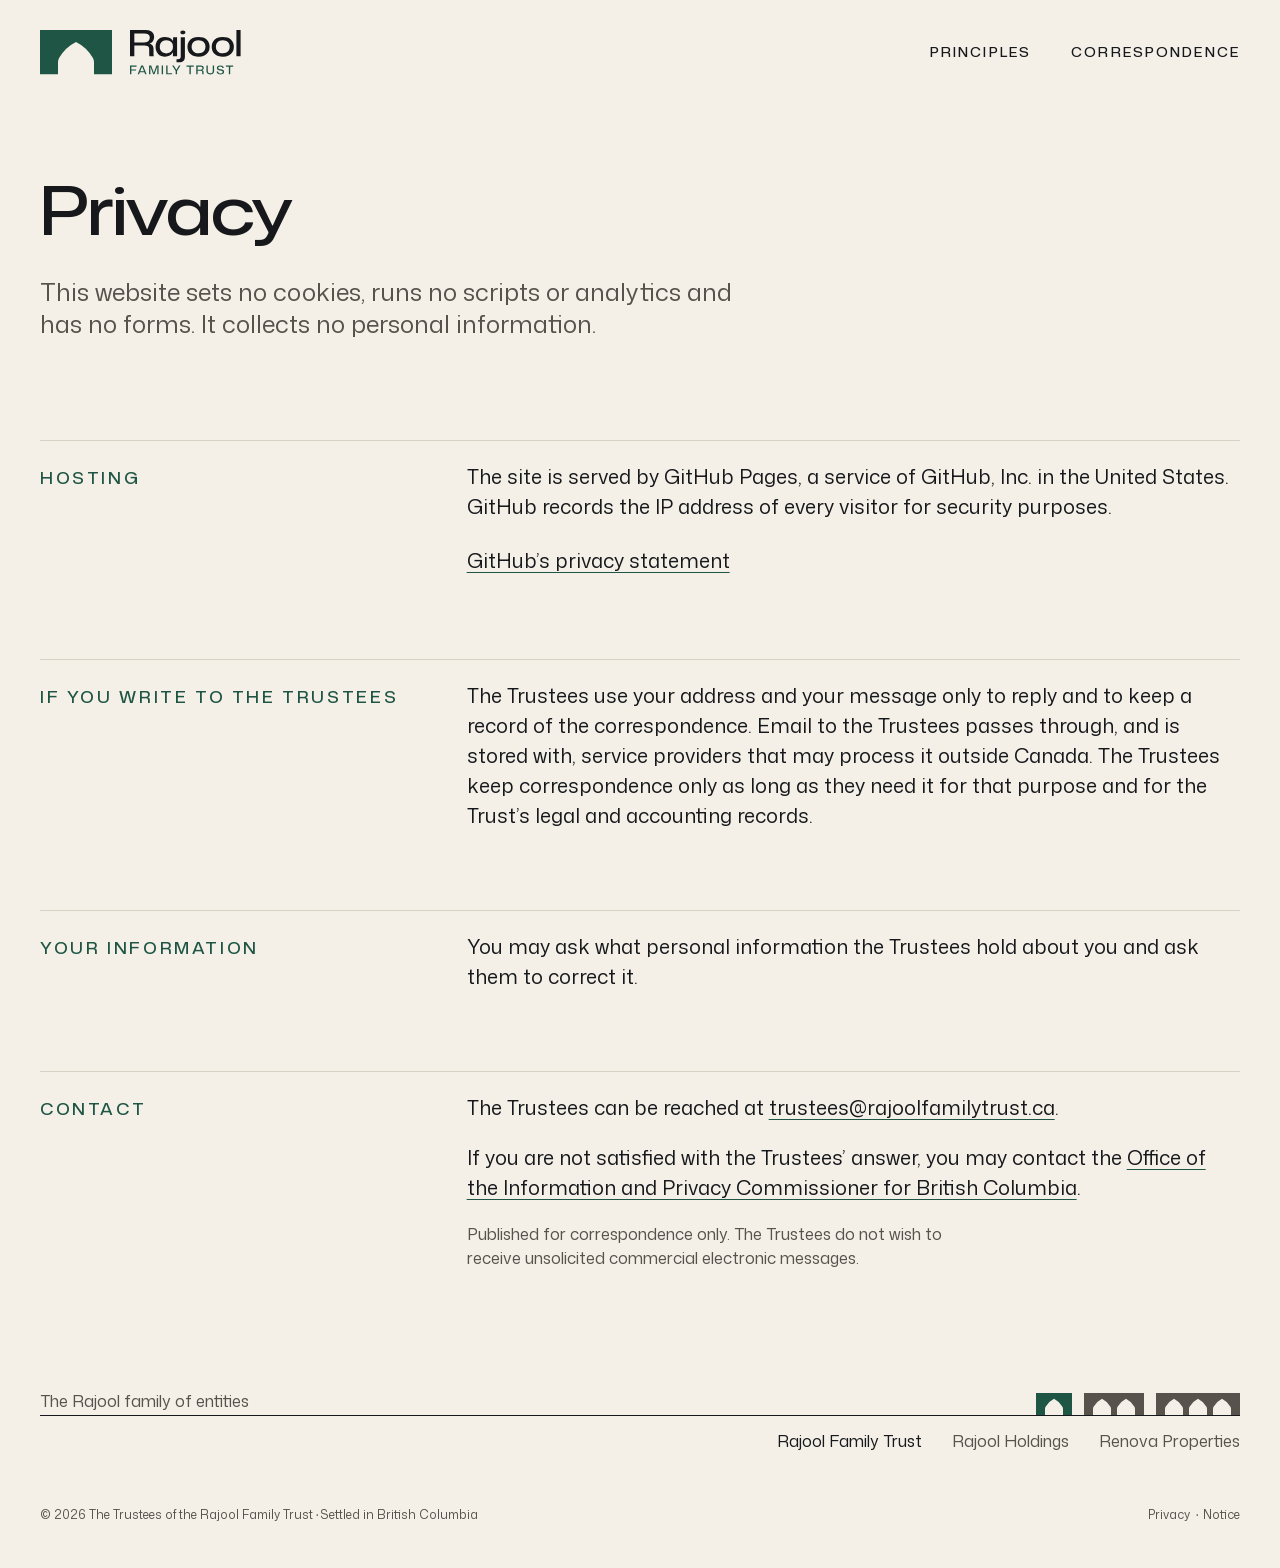
==== privacy/index.html @ 2a0ec128 "Publish site (source 63369d2)" ====
<!doctype html>
<html lang="en-CA">
<head>
<meta charset="utf-8">
<meta http-equiv="Content-Security-Policy" content="default-src 'none'; style-src 'self'; font-src 'self'; img-src 'self'; base-uri 'none'; form-action 'none'; upgrade-insecure-requests">
<meta name="viewport" content="width=device-width, initial-scale=1">
<meta name="referrer" content="strict-origin-when-cross-origin">
<title>Privacy · Rajool Family Trust</title>
<meta name="description" content="This website sets no cookies, runs no scripts or analytics and has no forms. It collects no personal information.">
<meta name="robots" content="noindex">
<link rel="canonical" href="https://rajoolfamilytrust.ca/privacy/">
<meta property="og:type" content="website">
<meta property="og:site_name" content="Rajool Family Trust">
<meta property="og:title" content="Privacy · Rajool Family Trust">
<meta property="og:description" content="This website sets no cookies, runs no scripts or analytics and has no forms. It collects no personal information.">
<meta property="og:url" content="https://rajoolfamilytrust.ca/privacy/">
<meta property="og:locale" content="en_CA">
<meta property="og:image" content="https://rajoolfamilytrust.ca/assets/og.png?v=921dda1889">
<meta property="og:image:type" content="image/png">
<meta property="og:image:width" content="1200">
<meta property="og:image:height" content="630">
<meta property="og:image:alt" content="Rajool Family Trust">
<meta name="twitter:card" content="summary_large_image">
<meta name="color-scheme" content="light dark">
<meta name="theme-color" content="#F4F0E8" media="(prefers-color-scheme: light)">
<meta name="theme-color" content="#111315" media="(prefers-color-scheme: dark)">
<link rel="preload" href="../assets/fonts/monasans-expanded-500-latin.woff2?v=4d032e9714" as="font" type="font/woff2" crossorigin>
<link rel="preload" href="../assets/fonts/monasans-text-400-latin.woff2?v=869398f5a4" as="font" type="font/woff2" crossorigin>
<link rel="stylesheet" href="../assets/site.css?v=363751f32e">
<link rel="icon" href="../favicon.ico?v=27585f4b84" sizes="32x32">
<link rel="icon" href="../icon.svg?v=b496297f55" type="image/svg+xml">
<link rel="apple-touch-icon" href="../apple-touch-icon.png?v=f3a1981f7a">

</head>
<body>
<a class="skip-link" href="#main">Skip to content</a>
<header class="site-header">
<div class="wrap site-header__inner">
<a class="site-mark" href="../"><svg viewBox="0 0 505 115" width="202" height="46" role="img" aria-label="Rajool Family Trust"><title>Rajool Family Trust</title><path class="mark" fill="#1F5544" fill-rule="evenodd" d="M0 110.83V0H180V110.83H135V80.83A22.5 22.5 0 0 0 131.99 69.58A100.44 100.44 0 0 0 90 30A100.44 100.44 0 0 0 48.01 69.58A22.5 22.5 0 0 0 45 80.83V110.83Z"/><path class="name" fill="#16181B" d="M225 65.76v-65.76h38.7q4.42 0 7.85 0.77t6.04 2.3 4.33 3.74 2.58 4.96 0.85 6q0 6.32-3.11 10.51t-8.8 5.82v0.54q3.61 0.54 5.91 2.17t3.39 4.23q1.08 2.62 1.08 6.32v11.73q0 1.71 0.13 3.29t0.77 3.38h-11q-0.46-1.53-0.59-3.16t-0.14-3.6v-9.93q0-3.42-0.99-5.68t-3.52-3.29-7.12-1.04h-26.61v-8.12h25.79q7.67 0 10.78-3.2t3.12-8.35q0-2.97-1-5.05t-2.84-3.38-4.37-1.89-5.69-0.59h-24.71v57.28zm87.6 0.81q-5.33 0-9.7-1.71t-7.49-4.96-4.83-7.8-1.71-10.15q0-7.58 2.98-13.13t8.34-8.52 12.41-2.98q4.96 0 8.75 1.22t6.49 3.38 4.15 5.05h0.54l0.27-8.93h9.92v47.72h-10.37v-9.38h-0.54q-2.26 4.6-7.44 7.4t-11.77 2.79zm2.97-8.11q5.23 0 8.98-2.08t5.73-5.5 1.98-7.4v-3.61q0-3.88-1.98-7.17t-5.73-5.28-8.98-1.98q-4.87 0-8.48 1.94t-5.64 5.59-2.03 8.98q0 5.05 2.03 8.79t5.64 5.73 8.48 1.99zm25.71 22.37v-7.94h3.79q3.52 0 5.14-1.67t1.63-5.73v-47.45h10.46v48.8q0 5.06-1.76 8.12t-4.92 4.47-7.48 1.4zm15.88-69.91q-3.07 0-4.65-1.4t-1.58-3.48q0-2.34 1.72-3.6t4.51-1.27q3.07 0 4.64 1.36t1.58 3.51q0 2.35-1.71 3.61t-4.51 1.27zm39.24 55.74q-6.32 0-11.41-1.71t-8.75-4.92-5.64-7.75q-1.99-4.56-1.99-10.24 0-7.67 3.48-13.22t9.69-8.52q6.23-2.98 14.62-2.98 6.22 0 11.32 1.67t8.75 4.92 5.64 7.8 1.98 10.33q0 7.48-3.43 13.03t-9.65 8.57-14.61 3.02zm0-8.3q5.32 0 9.2-1.98t5.95-5.68 2.08-8.66q0-3.79-1.17-6.86t-3.43-5.23-5.46-3.29-7.17-1.13q-5.41 0-9.25 1.98t-5.95 5.73-2.12 8.8q0 3.7 1.22 6.72t3.42 5.18 5.42 3.3q3.2 1.12 7.26 1.12zm60.62 8.3q-6.32 0-11.41-1.71t-8.75-4.92-5.64-7.75q-1.99-4.56-1.99-10.24 0-7.67 3.48-13.22t9.69-8.52q6.23-2.98 14.62-2.98 6.22 0 11.32 1.67t8.75 4.92 5.64 7.8 1.98 10.33q0 7.48-3.43 13.03t-9.65 8.57-14.61 3.02zm0-8.3q5.32 0 9.2-1.98t5.95-5.68 2.08-8.66q0-3.79-1.17-6.86t-3.43-5.23-5.46-3.29-7.17-1.13q-5.41 0-9.25 1.98t-5.95 5.73-2.12 8.8q0 3.7 1.22 6.72t3.42 5.18 5.42 3.3q3.2 1.12 7.26 1.12zm34.01 7.4v-65.76h10.46v65.76z"/><path class="descriptor" fill="#1F5544" d="M225 110.83v-21.87h16.41v2.88h-13.5l0.51-0.54v19.53zm2.55-9.3v-2.76h12.66v2.76zm16.59 9.3l8.85-21.87h4.65l8.85 21.87h-3.66l-6.33-16.38-1.08-2.88h-0.18l-1.08 2.91-6.36 16.35zm5.31-5.04l0.84-2.67h10.08l0.81 2.67zm23.19 5.04v-21.87h5.37l4.47 12.09 1.95 5.7h0.21l1.95-5.7 4.47-12.09h5.37v21.87h-3.27v-10.62l0.09-8.16h-0.24l-2.4 6.84-4.53 11.94h-3.09l-4.47-11.82-2.46-6.96h-0.24l0.12 8.19v10.59zm31.59 0v-21.87h3.42v21.87zm11.25 0v-21.87h3.42v19.68l-0.75-0.78h11.97v2.97zm23.7 0v-8.58l-8.73-13.29h3.96l4.14 6.57 2.28 3.84h0.15l2.31-3.84 4.2-6.57h3.9l-8.76 13.29v8.58zm34.38 0v-19.35h3.42v19.35zm-7.35-18.96v-2.91h18.21v2.91zm24.45 18.96v-21.87h11.64q1.38 0 2.51 0.25t1.98 0.75 1.44 1.2 0.87 1.64 0.28 2.07q0 2.04-1.03 3.43t-2.93 1.94v0.18q1.23 0.21 2.01 0.75t1.13 1.42 0.34 2.12v3.81q0 0.57 0.05 1.14t0.28 1.17h-3.48q-0.18-0.48-0.22-1.05t-0.05-1.29v-3.21q0-1.14-0.33-1.88t-1.17-1.11-2.4-0.37h-7.86v-2.67h7.68q2.46 0 3.48-1.08t1.02-2.76q0-0.99-0.31-1.68t-0.92-1.14-1.42-0.65q-0.83-0.19-1.85-0.19h-7.32v19.08zm35.01 0.27q-2.94 0-5.1-0.98t-3.31-2.95-1.16-4.98v-13.23h3.39v13.2q0 1.92 0.68 3.25t2.04 2.01 3.46 0.68 3.48-0.68 2.06-2.01 0.67-3.25v-13.2h3.39v13.23q0 2.88-1.12 4.86t-3.26 3.01-5.22 1.04zm25.44 0q-3.21 0-5.28-0.92t-3.09-2.52-1.08-3.67h3.57q0.06 1.44 0.72 2.46t1.98 1.54 3.27 0.53q1.77 0 3-0.41t1.86-1.2 0.63-1.96q0-1.02-0.36-1.67t-1.11-1.03-1.92-0.66-2.76-0.51q-1.98-0.3-3.52-0.72t-2.61-1.1-1.64-1.72-0.57-2.58q0-1.95 1.07-3.35t3.01-2.14 4.62-0.75 4.56 0.78 2.93 2.22q1.03 1.44 1.09 3.42h-3.48q-0.06-1.35-0.72-2.21t-1.81-1.27-2.72-0.42q-1.59 0-2.7 0.4t-1.71 1.14-0.6 1.79q0 1.2 0.62 1.84t1.96 1.01 3.54 0.69q1.8 0.24 3.33 0.63t2.67 1.08 1.77 1.86 0.63 3.03q0 1.92-1.05 3.36t-3.07 2.23-5.03 0.8zm21-0.27v-19.35h3.42v19.35zm-7.35-18.96v-2.91h18.21v2.91z"/></svg></a>
<nav class="site-nav" aria-label="Sections">
<ul class="site-nav__list" role="list"><li><a href="../#principles">Principles</a></li><li><a href="../#correspondence">Correspondence</a></li></ul>
<details class="site-menu">
<summary>Menu</summary>
<ul role="list"><li><a href="../#principles">Principles</a></li><li><a href="../#correspondence">Correspondence</a></li></ul>
</details>
</nav>
</div>
</header>

<main id="main" tabindex="-1">
<div class="wrap page-head">
<h1>Privacy</h1>
<p class="lead">This website sets no cookies, runs no scripts or analytics and has no forms. It collects no personal information.</p>
</div>

<section class="section">
<div class="wrap section__grid">
<h2>Hosting</h2>
<div class="prose">
<p>The site is served by GitHub Pages, a service of GitHub, Inc. in the United States. GitHub records the IP address of every visitor for security purposes.</p>
<p class="link-row"><a href="https://docs.github.com/en/site-policy/privacy-policies/github-general-privacy-statement">GitHub’s privacy statement</a></p>
</div>
</div>
</section>

<section class="section">
<div class="wrap section__grid">
<h2>If you write to the Trustees</h2>
<div class="prose"><p>The Trustees use your address and your message only to reply and to keep a record of the correspondence. Email to the Trustees passes through, and is stored with, service providers that may process it outside Canada. The Trustees keep correspondence only as long as they need it for that purpose and for the Trust’s legal and accounting records.</p></div>
</div>
</section>

<section class="section">
<div class="wrap section__grid">
<h2>Your information</h2>
<div class="prose"><p>You may ask what personal information the Trustees hold about you and ask them to correct it.</p></div>
</div>
</section>

<section class="section">
<div class="wrap section__grid">
<h2>Contact</h2>
<div class="prose">
<p>The Trustees can be reached at <a href="&#109;&#97;&#105;&#108;&#116;&#111;&#58;&#116;&#114;&#117;&#115;&#116;&#101;&#101;&#115;&#64;&#114;&#97;&#106;&#111;&#111;&#108;&#102;&#97;&#109;&#105;&#108;&#121;&#116;&#114;&#117;&#115;&#116;&#46;&#99;&#97;">&#116;&#114;&#117;&#115;&#116;&#101;&#101;&#115;&#64;&#114;&#97;&#106;&#111;&#111;&#108;&#102;&#97;&#109;&#105;&#108;&#121;&#116;&#114;&#117;&#115;&#116;&#46;&#99;&#97;</a>.</p>
<p>If you are not satisfied with the Trustees’ answer, you may contact the <a href="https://www.oipc.bc.ca/">Office of the Information and Privacy Commissioner for British Columbia</a>.</p>
<p class="casl">Published for correspondence only. The Trustees do not wish to receive unsolicited commercial electronic messages.</p>

</div>
</div>
</section>

</main>
<footer class="site-footer">
<div class="wrap">
<div class="family">
<p class="family__line">The Rajool family of entities</p>
<svg class="family__strip" viewBox="0 0.83 1020 110" width="204" height="22" aria-hidden="true"><path class="mark trust current" fill="#1F5544" fill-rule="evenodd" d="M0 110.83V0H180V110.83H135V80.83A22.5 22.5 0 0 0 131.99 69.58A100.44 100.44 0 0 0 90 30A100.44 100.44 0 0 0 48.01 69.58A22.5 22.5 0 0 0 45 80.83V110.83Z"/><path class="mark holdings" fill="#2A3F86" fill-rule="evenodd" d="M240 110.83V0H540V110.83H495V80.83A22.5 22.5 0 0 0 491.99 69.58A100.44 100.44 0 0 0 450 30A100.44 100.44 0 0 0 408.01 69.58A22.5 22.5 0 0 0 405 80.83V110.83H375V80.83A22.5 22.5 0 0 0 371.99 69.58A100.44 100.44 0 0 0 330 30A100.44 100.44 0 0 0 288.01 69.58A22.5 22.5 0 0 0 285 80.83V110.83Z"/><path class="mark renova" fill="#843821" fill-rule="evenodd" d="M600 110.83V0H1020V110.83H975V80.83A22.5 22.5 0 0 0 971.99 69.58A100.44 100.44 0 0 0 930 30A100.44 100.44 0 0 0 888.01 69.58A22.5 22.5 0 0 0 885 80.83V110.83H855V80.83A22.5 22.5 0 0 0 851.99 69.58A100.44 100.44 0 0 0 810 30A100.44 100.44 0 0 0 768.01 69.58A22.5 22.5 0 0 0 765 80.83V110.83H735V80.83A22.5 22.5 0 0 0 731.99 69.58A100.44 100.44 0 0 0 690 30A100.44 100.44 0 0 0 648.01 69.58A22.5 22.5 0 0 0 645 80.83V110.83Z"/></svg>
</div>
<ul class="family__names" role="list"><li><a href="https://rajoolfamilytrust.ca/" aria-current="true">Rajool Family Trust</a></li><li><a href="https://rajoolholdings.ca/">Rajool Holdings</a></li><li><a href="https://renovaproperties.ca/">Renova Properties</a></li></ul>
<div class="legal">
<p class="legal__name"><span>© 2026 The Trustees of the Rajool Family Trust</span><span class="sep"> · </span><span>Settled in British Columbia</span></p>
<ul class="legal__links" role="list">
<li><a href="../privacy/" aria-current="page">Privacy</a></li>
<li><a href="../#notice">Notice</a></li>
</ul>
</div>
</div>
</footer>

</body>
</html>
---- assets/site.css ----
@layer reset, tokens, base, layout, components, utilities;
@font-face {
  font-family: "Mona Sans Expanded";
  font-style: normal;
  font-weight: 500;
  font-display: swap;
  src: url("fonts/monasans-expanded-500-latin-ext.woff2?v=0ff20db045") format("woff2");
  unicode-range: U+0100-02BA, U+02BD-02C5, U+02C7-02CC, U+02CE-02D7, U+02DD-02FF, U+0304, U+0308, U+0329, U+1D00-1DBF, U+1E00-1E9F, U+1EF2-1EFF, U+2020, U+20A0-20AB, U+20AD-20C4, U+2113, U+2C60-2C7F, U+A720-A7FF;
}
@font-face {
  font-family: "Mona Sans Expanded";
  font-style: normal;
  font-weight: 500;
  font-display: swap;
  src: url("fonts/monasans-expanded-500-latin.woff2?v=4d032e9714") format("woff2");
  unicode-range: U+0000-00FF, U+0131, U+0152-0153, U+02BB-02BC, U+02C6, U+02DA, U+02DC, U+0304, U+0308, U+0329, U+2000-206F, U+20AC, U+2122, U+2191, U+2193, U+2212, U+2215, U+FEFF, U+FFFD;
}
@font-face {
  font-family: "Mona Sans SemiExpanded";
  font-style: normal;
  font-weight: 500;
  font-display: swap;
  src: url("fonts/monasans-semiexpanded-500-latin-ext.woff2?v=015ec00944") format("woff2");
  unicode-range: U+0100-02BA, U+02BD-02C5, U+02C7-02CC, U+02CE-02D7, U+02DD-02FF, U+0304, U+0308, U+0329, U+1D00-1DBF, U+1E00-1E9F, U+1EF2-1EFF, U+2020, U+20A0-20AB, U+20AD-20C4, U+2113, U+2C60-2C7F, U+A720-A7FF;
}
@font-face {
  font-family: "Mona Sans SemiExpanded";
  font-style: normal;
  font-weight: 500;
  font-display: swap;
  src: url("fonts/monasans-semiexpanded-500-latin.woff2?v=79d76f1848") format("woff2");
  unicode-range: U+0000-00FF, U+0131, U+0152-0153, U+02BB-02BC, U+02C6, U+02DA, U+02DC, U+0304, U+0308, U+0329, U+2000-206F, U+20AC, U+2122, U+2191, U+2193, U+2212, U+2215, U+FEFF, U+FFFD;
}
@font-face {
  font-family: "Mona Sans";
  font-style: normal;
  font-weight: 400;
  font-display: swap;
  src: url("fonts/monasans-text-400-latin-ext.woff2?v=d0cb6b23a5") format("woff2");
  unicode-range: U+0100-02BA, U+02BD-02C5, U+02C7-02CC, U+02CE-02D7, U+02DD-02FF, U+0304, U+0308, U+0329, U+1D00-1DBF, U+1E00-1E9F, U+1EF2-1EFF, U+2020, U+20A0-20AB, U+20AD-20C4, U+2113, U+2C60-2C7F, U+A720-A7FF;
}
@font-face {
  font-family: "Mona Sans";
  font-style: normal;
  font-weight: 400;
  font-display: swap;
  src: url("fonts/monasans-text-400-latin.woff2?v=869398f5a4") format("woff2");
  unicode-range: U+0000-00FF, U+0131, U+0152-0153, U+02BB-02BC, U+02C6, U+02DA, U+02DC, U+0304, U+0308, U+0329, U+2000-206F, U+20AC, U+2122, U+2191, U+2193, U+2212, U+2215, U+FEFF, U+FFFD;
}
@layer tokens {
:root {
  color-scheme: light dark;
  --paper:         oklch(95.6% 0.011 84.6);
  --paper-raised:  oklch(98.3% 0.006 84.6);
  --stone:         oklch(86.3% 0.019 83.1);
  --ink-2:         oklch(44.4% 0.012 81.8);
  --ink:           oklch(20.8% 0.007 258.4);
  --night:         oklch(18.5% 0.005 248.1);
  --night-raised:  oklch(23.3% 0.007 248.1);
  --night-stone:   oklch(35.8% 0.007 248.0);
  --night-ink-2:   oklch(71.4% 0.018 84.6);
  --night-ink:     oklch(92.7% 0.016 82.8);
  --cypress-700:   oklch(40.8% 0.064 169.3);
  --cypress-300:   oklch(76.4% 0.060 165.0);
  --lapis-700:     oklch(39.3% 0.122 268.0);
  --lapis-300:     oklch(77.6% 0.080 270.9);
  --brick-700:     oklch(44.0% 0.111 37.4);
  --brick-300:     oklch(75.7% 0.102 44.2);
  --cypress-wash:  oklch(92.5% 0.022 169.3);
  --lapis-wash:    oklch(92.5% 0.022 268.0);
  --brick-wash:    oklch(92.5% 0.022 37.4);
  --cypress: var(--cypress-700);
  --lapis:   var(--lapis-700);
  --brick:   var(--brick-700);
  --bg:          var(--paper);
  --bg-raised:   var(--paper-raised);
  --text:        var(--ink);
  --text-2:      var(--ink-2);
  --rule-color:  var(--stone);
  --on-accent:   var(--paper);
  --theme-color: #F4F0E8;
  --font-display: "Mona Sans Expanded", "Helvetica Neue", Arial, ui-sans-serif, system-ui, sans-serif;
  --font-caps:    "Mona Sans SemiExpanded", "Helvetica Neue", Arial, ui-sans-serif, system-ui, sans-serif;
  --font-text:    "Mona Sans", ui-sans-serif, system-ui, -apple-system, "Segoe UI", "Helvetica Neue", Arial, sans-serif;
  --weight-display: 500;
  --weight-caps:    500;
  --weight-text:    400;
  --weight-regular: 400;
  --weight-medium:  500;
  --tracking-hero:    clamp(-0.025em, 0.0047rem - 0.1652vw, -0.01em);
  --tracking-display: -0.015em;
  --tracking-heading: -0.01em;
  --tracking-caps:    0.16em;
  --tracking-caps-tight: 0.12em;
  --leading-display: 1.02;
  --leading-tight: 1.1;
  --leading-snug:  1.3;
  --leading-body:  1.5;
  --measure:       64ch;
  --measure-lead:  36ch;
  --step--2: clamp(0.7762rem, 0.7539rem + 0.0988vw, 0.8330rem);
  --step--1: clamp(0.9081rem, 0.8642rem + 0.1953vw, 1.0204rem);
  --step-0:  clamp(1.0625rem, 0.9891rem + 0.3261vw, 1.2500rem);
  --step-1:  clamp(1.2431rem, 1.1304rem + 0.5011vw, 1.5312rem);
  --step-2:  clamp(1.4545rem, 1.2896rem + 0.7327vw, 1.8758rem);
  --step-3:  clamp(1.7017rem, 1.4685rem + 1.0367vw, 2.2978rem);
  --step-4:  clamp(1.9910rem, 1.6686rem + 1.4328vw, 2.8148rem);
  --step-5:  clamp(2.3295rem, 1.8917rem + 1.9456vw, 3.4482rem);
  --step-6:  clamp(2.7255rem, 2.1391rem + 2.6062vw, 4.2240rem);
  --step-7:  clamp(3.2500rem, 2.5261rem + 3.2174vw, 5.1000rem);
  --hero-name: clamp(3.2500rem, 1.7826rem + 6.5217vw, 7.0000rem);
  --space-3xs: clamp(0.2656rem, 0.2473rem + 0.0815vw, 0.3125rem);
  --space-2xs: clamp(0.5312rem, 0.4946rem + 0.1630vw, 0.6250rem);
  --space-xs:  clamp(0.7969rem, 0.7418rem + 0.2446vw, 0.9375rem);
  --space-s:   clamp(1.0625rem, 0.9891rem + 0.3261vw, 1.2500rem);
  --space-m:   clamp(1.5938rem, 1.4837rem + 0.4891vw, 1.8750rem);
  --space-l:   clamp(2.1250rem, 1.9783rem + 0.6522vw, 2.5000rem);
  --space-xl:  clamp(3.1875rem, 2.9674rem + 0.9783vw, 3.7500rem);
  --space-2xl: clamp(4.2500rem, 3.9565rem + 1.3043vw, 5.0000rem);
  --space-3xl: clamp(6.3750rem, 5.9348rem + 1.9565vw, 7.5000rem);
  --space-2xs-s:  clamp(0.5312rem, 0.2500rem + 1.2500vw, 1.2500rem);
  --space-s-l:    clamp(1.0625rem, 0.5000rem + 2.5000vw, 2.5000rem);
  --space-m-xl:   clamp(1.5938rem, 0.7500rem + 3.7500vw, 3.7500rem);
  --space-l-2xl:  clamp(2.1250rem, 1.0000rem + 5.0000vw, 5.0000rem);
  --space-xl-3xl: clamp(3.1875rem, 1.5000rem + 7.5000vw, 7.5000rem);
  --gutter: max(1rem, var(--space-s-l));
  --mark-header: 2.7706rem;
  --mark-footer: 1.3854rem;
  --mark-clear: 0.2707;
  --rule-hair:  1px;
  --rule:       1px;
  --rule-heavy: 2px;
  --radius-0: 0;
  --radius-s: 2px;
  --radius-round: 999px;
  --focus-width:  2px;
  --focus-offset: 3px;
  --focus-ring: var(--focus-width) solid var(--accent);
  --dur-1: 120ms;
  --dur-2: 200ms;
  --dur-3: 320ms;
  --ease-out: cubic-bezier(0.2, 0, 0, 1);
  --ease-in-out: cubic-bezier(0.4, 0, 0.2, 1);
}
:where(:root) {
  --accent:      var(--text);
  --accent-wash: var(--rule-color);
}
@media (prefers-color-scheme: dark) {
  :root {
    --cypress: var(--cypress-300);
    --lapis:   var(--lapis-300);
    --brick:   var(--brick-300);
    --cypress-wash: oklch(26% 0.035 169.3);
    --lapis-wash:   oklch(26% 0.035 268.0);
    --brick-wash:   oklch(26% 0.035 37.4);
    --bg:          var(--night);
    --bg-raised:   var(--night-raised);
    --text:        var(--night-ink);
    --text-2:      var(--night-ink-2);
    --rule-color:  var(--night-stone);
    --on-accent:   var(--night);
    --theme-color: #111315;
  }
}
@media (prefers-reduced-motion: reduce) {
  :root { --dur-1: 0ms; --dur-2: 0ms; --dur-3: 0ms; }
}
@media (forced-colors: active) {
  :root { --focus-ring: var(--focus-width) solid Highlight; }
}
@media print {
  :root {
    color-scheme: light;
    --cypress: var(--cypress-700);
    --lapis:   var(--lapis-700);
    --brick:   var(--brick-700);
    --bg: #FFFFFF; --bg-raised: #FFFFFF; --text: #000000; --text-2: var(--ink-2);
    --rule-color: var(--stone); --on-accent: #FFFFFF;
  }
}
}
@layer tokens {
  :root {
    --content-max: 75rem;
    --u-header: 0.25rem;
    --u-footer: 0.125rem;
    --u-hero: 1.25rem;
    --hero-share: 1;
    --hero-lead: 6;
    --header-pad: var(--space-m);
    --header-extra: 0px;
    --header-block: calc(var(--header-pad) + var(--lockup-family-units) * var(--u-header) / 10 + var(--header-extra));
    --hero-below: var(--space-xl);
  }
  @media (width < 22.5rem) {
    :root { --u-header: min(0.25rem, (100vw - 2 * var(--gutter)) * 10 / var(--lockup-small-wunits)); }
  }
}
@layer reset {
  *, *::before, *::after { box-sizing: border-box; }
  html { -webkit-text-size-adjust: 100%; text-size-adjust: 100%; }
  body, h1, h2, h3, p, ul, ol, dl, dd, figure { margin: 0; }
  ul[role="list"], ol[role="list"] { list-style: none; padding: 0; }
  svg { display: block; }
  a { color: inherit; }
}
@layer base {
  html {
    background: var(--bg);
    color: var(--text);
    font-family: var(--font-text);
    font-synthesis: none;
    font-size: 100%;
    line-height: var(--leading-body);
    hanging-punctuation: first;
    scroll-padding-block-start: var(--space-m);
  }
  body {
    min-block-size: 100svh;
    display: flex;
    flex-direction: column;
    font-size: var(--step-0);
    font-kerning: normal;
    font-variant-ligatures: common-ligatures;
  }
  main { flex: 1 0 auto; }
  [tabindex="-1"]:focus { outline: none; }
  h1, h2, h3 {
    font-family: var(--font-display);
    font-weight: var(--weight-display);
    line-height: var(--leading-tight);
    letter-spacing: var(--tracking-heading);
    text-wrap: balance;
    overflow-wrap: break-word;
  }
  h1 { font-size: var(--step-5); letter-spacing: var(--tracking-display); }
  h2 { font-size: var(--step-3); }
  h3 { font-size: var(--step-2); }
  p, li, dd { text-wrap: pretty; }
  a {
    text-decoration-line: underline;
    text-decoration-thickness: 1px;
    text-underline-offset: 0.22em;
    text-decoration-color: var(--accent);
  }
  a:hover { text-decoration-thickness: 2px; }
  :focus-visible {
    outline: var(--focus-ring);
    outline-offset: var(--focus-offset);
  }
  ::selection { background: var(--accent-wash); color: var(--text); }
}
@layer layout {
  .wrap {
    inline-size: min(100% - 2 * var(--gutter), var(--content-max));
    margin-inline: auto;
  }
  .section { padding-block: var(--space-l-2xl) 0; }
  .section__grid {
    display: grid;
    gap: var(--space-s) var(--space-l);
    padding-block-start: var(--space-s);
    border-block-start: var(--rule-hair) solid var(--rule-color);
  }
  @media (width >= 56rem) {
    .section__grid { grid-template-columns: minmax(0, 1fr) minmax(0, 2fr); align-items: baseline; }
  }
  .section__grid > h2 {
    font: var(--weight-caps) var(--step--1)/1.3 var(--font-caps);
    letter-spacing: var(--tracking-caps);
    text-transform: uppercase;
    color: var(--accent);
  }
  .prose { max-inline-size: var(--measure); }
  .prose > * + * { margin-block-start: var(--space-s); }
}
@layer components {
  .skip-link {
    position: absolute;
    inset-block-start: var(--space-2xs);
    inset-inline-start: var(--gutter);
    z-index: 3;
    padding: var(--space-2xs) var(--space-xs);
    background: var(--text);
    color: var(--bg);
    font: var(--weight-caps) var(--step--1)/1.2 var(--font-caps);
    text-decoration: none;
  }
  .skip-link:not(:focus) {
    clip-path: inset(50%);
    block-size: 1px;
    inline-size: 1px;
    overflow: hidden;
    white-space: nowrap;
  }
  .site-header {
    position: relative;
    z-index: 2;
    block-size: var(--header-block);
    padding-block-start: var(--header-pad);
  }
  .site-header__inner {
    --nav-drop: calc(var(--lockup-small-band) * var(--u-header) / 10 - 1.375rem);
    display: flex;
    flex-wrap: wrap;
    align-items: flex-start;
    justify-content: space-between;
    gap: calc(var(--space-2xs) - var(--nav-drop)) max(var(--space-2xs), 3 * var(--u-header));
  }
  @supports (margin-top: round(1.5px, 1px)) {
    .site-header__inner { --nav-drop: round(calc(var(--lockup-small-band) * var(--u-header) / 10 - 1.375rem), 1px); }
  }
  .site-mark { display: block; flex: none; }
  .site-mark:focus-visible { outline-offset: calc(3 * var(--u-header)); }
  .site-mark svg {
    block-size: calc(var(--lockup-small-units) * var(--u-header) / 10);
    inline-size: auto;
  }
  .site-mark .mark, .site-mark .descriptor { fill: var(--accent); }
  .site-mark .name { fill: var(--text); }
  .site-mark .endorsement { fill: var(--text-2); }
  .site-nav { margin-block-start: var(--nav-drop); margin-inline-start: auto; }
  .site-nav__list { display: flex; flex-wrap: wrap; column-gap: var(--space-l); }
  .site-nav a, .site-menu summary {
    display: flex;
    align-items: center;
    min-block-size: 2.75rem;
    font: var(--weight-caps) max(0.8125rem, var(--step--2))/1 var(--font-caps);
    letter-spacing: var(--tracking-caps);
    text-transform: uppercase;
    text-decoration-color: transparent;
    text-underline-offset: 0.5em;
  }
  .site-nav a:hover { text-decoration-color: var(--accent); text-decoration-thickness: 1px; }
  .site-menu { display: none; }
  .site-menu summary {
    gap: 0.4em;
    letter-spacing: 0.1em;
    list-style: none;
    cursor: pointer;
  }
  .site-menu summary::-webkit-details-marker { display: none; }
  .site-menu summary::after {
    content: "";
    inline-size: 0.75rem;
    block-size: 0.4375rem;
    border-block: 1.5px solid currentColor;
  }
  .site-menu[open] summary::after { block-size: 0; border-block-end: 0; }
  .site-menu ul {
    position: absolute;
    inset-inline: 0;
    inset-block-start: 100%;
    min-block-size: calc(100svh - var(--header-block));
    padding: var(--space-2xs) var(--gutter) var(--space-m);
    background: var(--bg);
    border-block-end: var(--rule-hair) solid var(--rule-color);
  }
  .site-menu li + li { border-block-start: var(--rule-hair) solid var(--rule-color); }
  .site-menu ul a {
    display: block;
    padding-block: var(--space-s);
    font: var(--weight-display) var(--step-2)/1.2 var(--font-display);
    letter-spacing: var(--tracking-heading);
    text-transform: none;
    text-decoration-color: transparent;
  }
  @media (width < 48rem) {
    .site-nav__list { display: none; }
    .site-menu { display: block; }
  }
  .hero {
    display: grid;
    grid-template-rows: minmax(var(--space-m), 2fr) auto minmax(var(--space-xl), 3fr) auto;
    min-block-size: min(calc(100svh - var(--header-block)), 60rem);
    padding-block-end: var(--hero-below);
  }
  .hero__text { grid-row: 2; }
  .hero > .bridge { grid-row: 4; }
  .hero__name {
    font-size: var(--hero-name);
    line-height: var(--leading-display);
    letter-spacing: -0.025em;
  }
  .hero__line {
    margin-block-start: var(--space-s-l);
    text-wrap: balance;
    font-size: var(--step-1);
    line-height: var(--leading-snug);
    color: var(--text-2);
  }
  @media (width < 64rem) {
    .hero__name { letter-spacing: -0.018em; }
  }
  @media (width < 64rem) {
    .hero { display: block; min-block-size: 0; padding-block: var(--space-xl) 0; }
    .hero > .bridge { margin-block-start: var(--space-xl); }
    .statement { padding-block-start: var(--space-xl); }
  }
  @media (width < 40rem) {
    .hero { padding-block-start: var(--space-l); }
    .hero > .bridge { margin-block-start: var(--space-l); }
    .statement { padding-block-start: var(--space-l); }
    .hero__name { font-size: var(--hero-name-phone, var(--hero-name)); letter-spacing: -0.01em; }
    .hero__line { font-size: var(--step-2); line-height: 1.25; max-inline-size: 15em; }
  }
  .bridge { container-type: inline-size; overflow-x: clip; }
  .bridge__wrap { display: flex; justify-content: flex-end; }
  .bridge::after {
    content: "";
    display: block;
    block-size: var(--rule);
    background: var(--text);
  }
  .span-bar, .span-art {
    --reach: calc((100cqi + min(100cqi - 2 * var(--gutter), var(--content-max))) / 2);
    --u-fit: calc(var(--reach) * var(--hero-share) / var(--span-units));
    --u: min(var(--u-hero), var(--u-fit));
    flex: none;
    inline-size: calc(var(--u) * var(--span-units));
    block-size: auto;
    overflow: visible;
  }
  @media (width >= 48rem) {
    .span-bar, .span-art { --u-fit: calc(var(--reach) / (var(--span-units) + var(--hero-lead))); }
  }
  @supports (inline-size: round(down, 3px, 2px)) {
    .span-bar, .span-art { --u: round(down, min(var(--u-hero), var(--u-fit)), 2px); }
  }
  .span-bar .mark, .span-art .mark { fill: var(--accent); }
  @media (width >= 48rem) and (height <= 43rem) {
    .hero__line { margin-block-start: var(--space-s); }
    :root { --hero-below: var(--space-l); }
  }
  @media (width >= 48rem) and (height <= 38rem) {
    :root { --u-hero: 1rem; }
  }
  .statement { padding-block-start: var(--space-xl); }
  .statement p {
    max-inline-size: 23em;
    font-size: var(--step-3);
    line-height: 1.28;
    letter-spacing: -0.005em;
    text-wrap: balance;
  }
  .page-head { padding-block: var(--space-2xl) var(--space-s); }
  .page-head h1 { font-size: var(--step-6); }
  .page-head .lead { margin-block-start: var(--space-m); }
  .page-head .lead + p { margin-block-start: var(--space-m); }
  .lead {
    max-inline-size: 30em;
    font-size: var(--step-1);
    line-height: var(--leading-snug);
    color: var(--text-2);
  }
  .section__lead {
    max-inline-size: 22em;
    margin-block-end: var(--space-xl);
    font-size: var(--step-2);
    line-height: 1.3;
  }
  .section__body { container-type: inline-size; }
  .principles { display: grid; gap: var(--space-l) var(--space-xl); }
  .principles > div { padding-block-start: var(--space-s); border-block-start: var(--rule-hair) solid var(--rule-color); }
  .principles dt {
    font: var(--weight-display) var(--step-4)/var(--leading-tight) var(--font-display);
    letter-spacing: var(--tracking-display);
  }
  .principles dd {
    max-inline-size: 24em;
    margin-block-start: var(--space-2xs);
    color: var(--text-2);
  }
  @container (inline-size >= 34rem) {
    .principles { grid-template-columns: repeat(2, minmax(0, 1fr)); row-gap: var(--space-xl); }
  }
  .section--small .prose { font-size: var(--step--1); line-height: 1.55; color: var(--text-2); }
  .link-row a { display: inline-block; padding-block: 0.25rem; }
  .mailbox { font: var(--weight-display) var(--step-2)/1.2 var(--font-display); letter-spacing: var(--tracking-heading); overflow-wrap: anywhere; }
  .mailbox a { display: inline-block; padding-block: 0.15em; }
  .casl { max-inline-size: 52ch; font-size: var(--step--1); color: var(--text-2); }
  .mailbox + .casl { margin-block-start: var(--space-xs); }
  .site-footer { margin-block-start: var(--space-xl-3xl); padding-block-end: var(--space-l); }
  .family {
    display: grid;
    grid-template-columns: minmax(0, 1fr) auto;
    align-items: end;
    column-gap: var(--space-s);
  }
  .family::after {
    content: "";
    grid-row: 2;
    grid-column: 1 / -1;
    block-size: var(--rule);
    background: var(--text);
  }
  .family__line {
    grid-row: 1;
    padding-block-end: 0.3em;
    font-size: var(--step--1);
    line-height: 1.2;
    color: var(--text-2);
  }
  .family__strip { grid-row: 1; grid-column: 2; }
  .family__strip .mark { fill: var(--text-2); }
  .family__strip .current { fill: var(--accent); }
  .family__names {
    display: flex;
    flex-wrap: wrap;
    justify-content: flex-end;
    column-gap: var(--space-m);
    font-size: var(--step--1);
    line-height: 1.2;
  }
  .family__names a {
    display: block;
    padding-block: var(--space-xs) var(--space-2xs);
    color: var(--text-2);
    text-decoration-color: transparent;
  }
  .family__names a[aria-current] { color: var(--text); }
  .family__names a:hover { text-decoration-color: currentColor; text-decoration-thickness: 1px; }
  .legal {
    display: flex;
    flex-wrap: wrap;
    align-items: baseline;
    gap: 0 var(--space-m);
    margin-block-start: var(--space-l);
    font: var(--weight-regular) 0.75rem/1.5 var(--font-text);
    color: var(--text-2);
  }
  .legal__name > span { white-space: nowrap; }
  .legal__links { display: flex; flex-wrap: wrap; justify-content: flex-end; margin-inline-start: auto; }
  .legal__links li + li::before { content: "·" / ""; padding-inline: 0.45em; }
  .legal a {
    display: inline-block;
    padding-block: 0.3rem;
    text-decoration-color: transparent;
  }
  .legal a:hover { text-decoration-color: currentColor; text-decoration-thickness: 1px; }
  @media (width < 40rem) {
    .family { grid-template-columns: minmax(0, 1fr); }
    .family__strip { grid-column: 1; justify-self: end; }
    .family__line { grid-row: 3; padding-block: var(--space-xs) 0; }
    .family__names { flex-direction: column; align-items: flex-end; text-align: end; margin-block-start: var(--space-2xs); }
    .family__names a { padding-block: var(--space-2xs) 0; }
    .legal { display: grid; grid-template-columns: minmax(0, 1fr); }
    .legal__name > span { display: block; white-space: normal; }
    .legal__name > .sep { display: none; }
    .legal__links { justify-content: flex-start; margin-inline-start: 0; }
  }
}
@layer utilities {
  @media (prefers-reduced-motion: no-preference) {
    html { scroll-behavior: smooth; }
  }
  @media (forced-colors: active) {
    .bridge::after, .family::after { background: CanvasText; }
  }
  @media print {
    .skip-link, .site-nav { display: none; }
    .hero { min-block-size: 0; }
    main a[href^="http"]::after { content: " (" attr(href) ")"; font-size: 0.85em; }
    .section, .principles > div { break-inside: avoid; }
  }
}
@layer tokens {:root{--lockup-small-units:115;--lockup-small-wunits:505;--lockup-family-units:155;--lockup-small-band:55.41;--span-units:18}}
@layer tokens {
  :root {
    --accent: var(--cypress);
    --accent-wash: var(--cypress-wash);
    --hero-name-phone: min(3.25rem, (100vw - 2 * var(--gutter)) / 6.2);
    --construction: var(--cypress-300);
  }
  @media (prefers-color-scheme: dark) {
    :root { --construction: oklch(48% 0.060 169); }
  }
}
@layer components {
  .bridge--alone .bridge__wrap { clip-path: inset(-50vh -50vw -50vh 0); }
  .span-art { --reach: min(100cqi - 2 * var(--gutter), var(--content-max)); }
  .span-art line, .span-drawing line, .span-drawing circle { fill: none; stroke: var(--construction); stroke-width: 1px; vector-effect: non-scaling-stroke; }
  .span-art__levels, .span-drawing__levels, .span-drawing__grid { shape-rendering: crispEdges; }
  .span-art__levels { opacity: 0.55; }
  .span-art__centres, .span-drawing__centres { fill: var(--construction); }
  .mark-note { display: grid; gap: var(--space-l) var(--space-xl); align-items: end; }
  @media (width >= 56rem) {
    .mark-note { grid-template-columns: minmax(0, 5fr) minmax(0, 4fr); }
  }
  .mark-note__art { inline-size: min(100%, 31rem); }
  .span-drawing { inline-size: 100%; block-size: auto; }
  .span-drawing .mark { fill: var(--accent); }
  .span-drawing__arcs path { fill: none; stroke: var(--construction); stroke-width: 1px; vector-effect: non-scaling-stroke; }
  .span-drawing .span-drawing__water line { stroke: var(--text); }
  .span-drawing__grid, .span-drawing__arcs { opacity: 0.55; }
  @media (prefers-color-scheme: dark) {
    .span-drawing__grid, .span-drawing__arcs { opacity: 1; }
  }
  .mailbox__label {
    display: block;
    margin-block-end: var(--space-3xs);
    font: var(--weight-regular) var(--step-0)/var(--leading-body) var(--font-text);
    letter-spacing: 0;
    color: var(--text-2);
  }
}
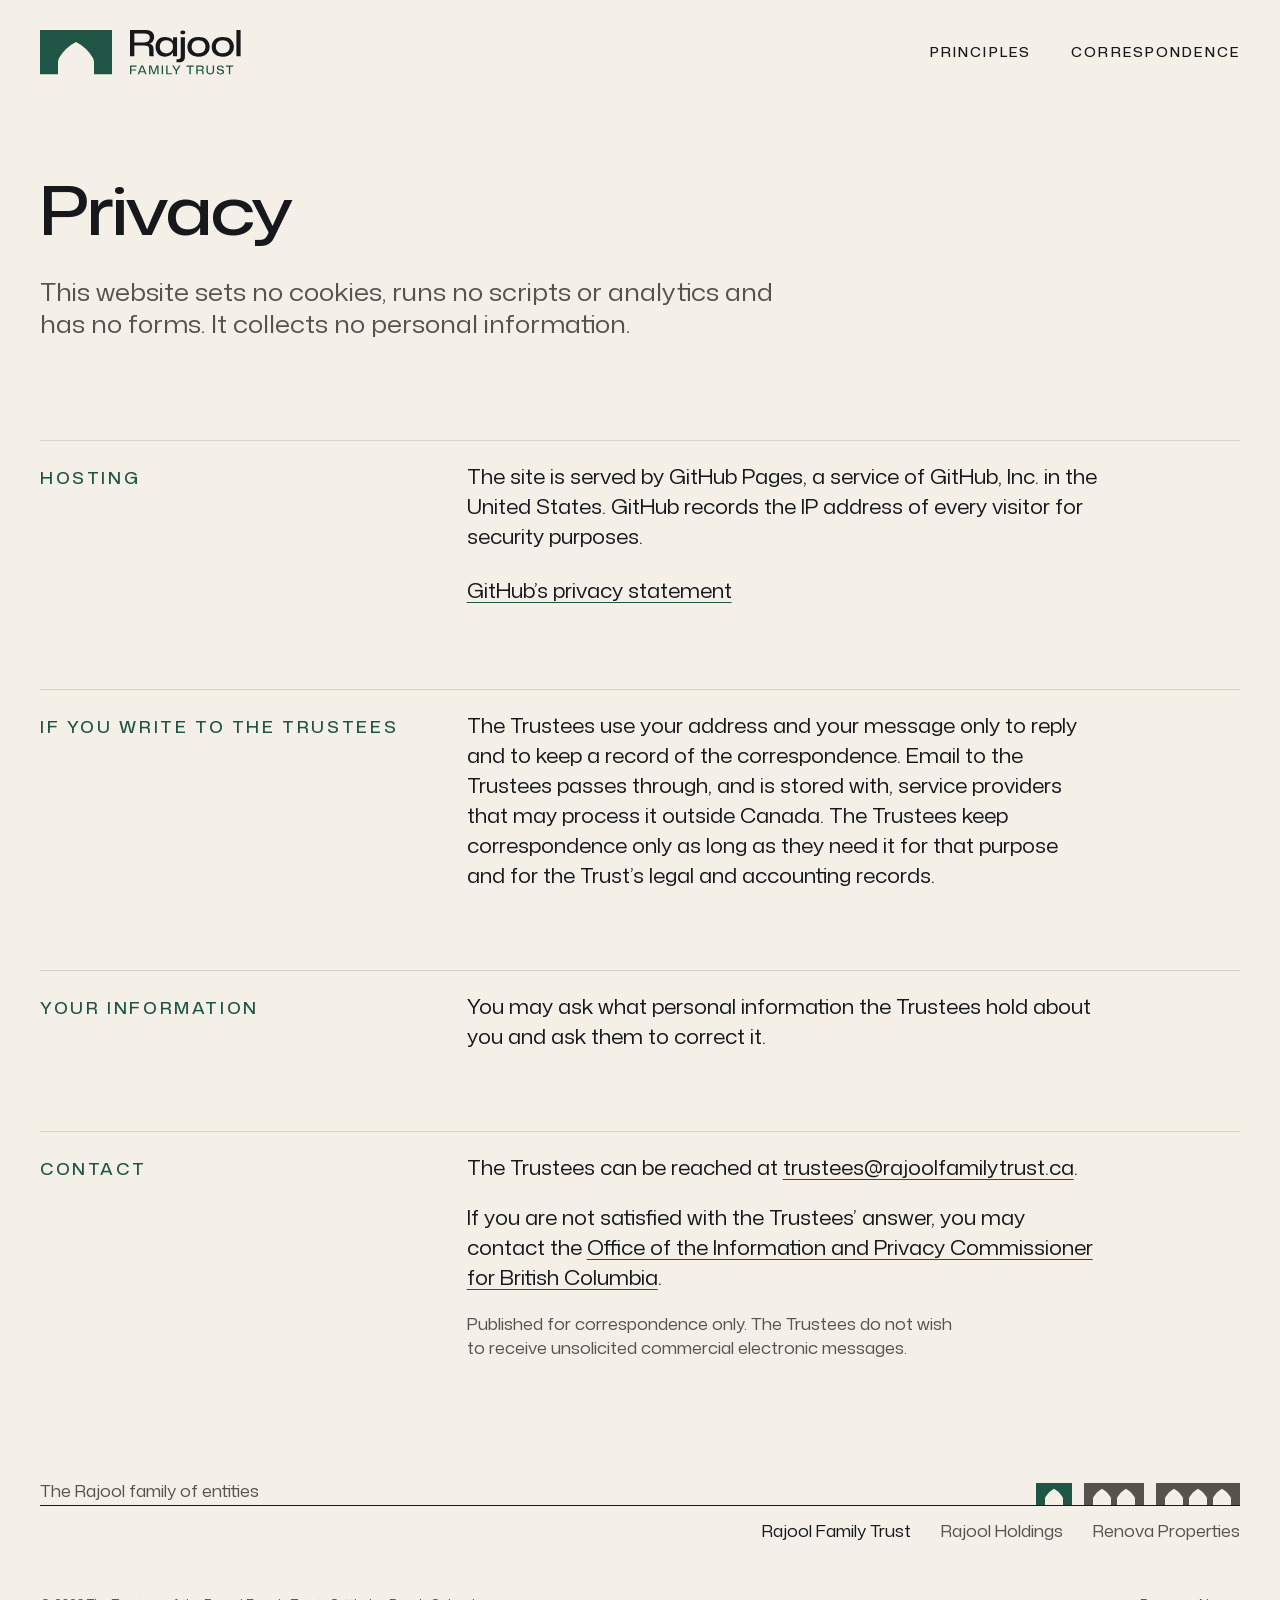
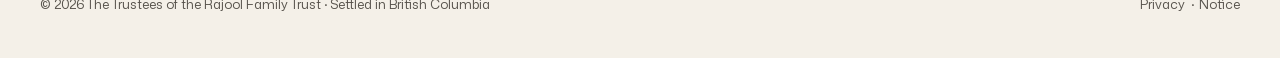
==== commit dd5f6c5a: "Publish site (source 63b753d)" ====
--- a/privacy/index.html
+++ b/privacy/index.html
@@ -15,20 +15,19 @@
 <meta property="og:description" content="This website sets no cookies, runs no scripts or analytics and has no forms. It collects no personal information.">
 <meta property="og:url" content="https://rajoolfamilytrust.ca/privacy/">
 <meta property="og:locale" content="en_CA">
-<meta property="og:image" content="https://rajoolfamilytrust.ca/assets/og.png?v=921dda1889">
+<meta property="og:image" content="https://rajoolfamilytrust.ca/assets/og.png?v=c818d15e2e">
 <meta property="og:image:type" content="image/png">
 <meta property="og:image:width" content="1200">
 <meta property="og:image:height" content="630">
 <meta property="og:image:alt" content="Rajool Family Trust">
 <meta name="twitter:card" content="summary_large_image">
-<meta name="color-scheme" content="light dark">
-<meta name="theme-color" content="#F4F0E8" media="(prefers-color-scheme: light)">
-<meta name="theme-color" content="#111315" media="(prefers-color-scheme: dark)">
+<meta name="color-scheme" content="light">
+<meta name="theme-color" content="#F4F0E8">
 <link rel="preload" href="../assets/fonts/monasans-expanded-500-latin.woff2?v=4d032e9714" as="font" type="font/woff2" crossorigin>
-<link rel="preload" href="../assets/fonts/monasans-text-400-latin.woff2?v=869398f5a4" as="font" type="font/woff2" crossorigin>
-<link rel="stylesheet" href="../assets/site.css?v=363751f32e">
-<link rel="icon" href="../favicon.ico?v=27585f4b84" sizes="32x32">
-<link rel="icon" href="../icon.svg?v=b496297f55" type="image/svg+xml">
+<link rel="preload" href="../assets/fonts/monasans-semiexpanded-400-latin.woff2?v=7b20d30480" as="font" type="font/woff2" crossorigin>
+<link rel="stylesheet" href="../assets/site.css?v=385b3f094c">
+<link rel="icon" href="../favicon.ico?v=ce61521b8e" sizes="32x32">
+<link rel="icon" href="../icon.svg?v=ce0da22060" type="image/svg+xml">
 <link rel="apple-touch-icon" href="../apple-touch-icon.png?v=f3a1981f7a">
 
 </head>
--- a/assets/site.css
+++ b/assets/site.css
@@ -18,6 +18,22 @@
 @font-face {
   font-family: "Mona Sans SemiExpanded";
   font-style: normal;
+  font-weight: 400;
+  font-display: swap;
+  src: url("fonts/monasans-semiexpanded-400-latin-ext.woff2?v=ca2d2a0001") format("woff2");
+  unicode-range: U+0100-02BA, U+02BD-02C5, U+02C7-02CC, U+02CE-02D7, U+02DD-02FF, U+0304, U+0308, U+0329, U+1D00-1DBF, U+1E00-1E9F, U+1EF2-1EFF, U+2020, U+20A0-20AB, U+20AD-20C4, U+2113, U+2C60-2C7F, U+A720-A7FF;
+}
+@font-face {
+  font-family: "Mona Sans SemiExpanded";
+  font-style: normal;
+  font-weight: 400;
+  font-display: swap;
+  src: url("fonts/monasans-semiexpanded-400-latin.woff2?v=7b20d30480") format("woff2");
+  unicode-range: U+0000-00FF, U+0131, U+0152-0153, U+02BB-02BC, U+02C6, U+02DA, U+02DC, U+0304, U+0308, U+0329, U+2000-206F, U+20AC, U+2122, U+2191, U+2193, U+2212, U+2215, U+FEFF, U+FFFD;
+}
+@font-face {
+  font-family: "Mona Sans SemiExpanded";
+  font-style: normal;
   font-weight: 500;
   font-display: swap;
   src: url("fonts/monasans-semiexpanded-500-latin-ext.woff2?v=015ec00944") format("woff2");
@@ -31,25 +47,9 @@
   src: url("fonts/monasans-semiexpanded-500-latin.woff2?v=79d76f1848") format("woff2");
   unicode-range: U+0000-00FF, U+0131, U+0152-0153, U+02BB-02BC, U+02C6, U+02DA, U+02DC, U+0304, U+0308, U+0329, U+2000-206F, U+20AC, U+2122, U+2191, U+2193, U+2212, U+2215, U+FEFF, U+FFFD;
 }
-@font-face {
-  font-family: "Mona Sans";
-  font-style: normal;
-  font-weight: 400;
-  font-display: swap;
-  src: url("fonts/monasans-text-400-latin-ext.woff2?v=d0cb6b23a5") format("woff2");
-  unicode-range: U+0100-02BA, U+02BD-02C5, U+02C7-02CC, U+02CE-02D7, U+02DD-02FF, U+0304, U+0308, U+0329, U+1D00-1DBF, U+1E00-1E9F, U+1EF2-1EFF, U+2020, U+20A0-20AB, U+20AD-20C4, U+2113, U+2C60-2C7F, U+A720-A7FF;
-}
-@font-face {
-  font-family: "Mona Sans";
-  font-style: normal;
-  font-weight: 400;
-  font-display: swap;
-  src: url("fonts/monasans-text-400-latin.woff2?v=869398f5a4") format("woff2");
-  unicode-range: U+0000-00FF, U+0131, U+0152-0153, U+02BB-02BC, U+02C6, U+02DA, U+02DC, U+0304, U+0308, U+0329, U+2000-206F, U+20AC, U+2122, U+2191, U+2193, U+2212, U+2215, U+FEFF, U+FFFD;
-}
 @layer tokens {
 :root {
-  color-scheme: light dark;
+  color-scheme: light;
   --paper:         oklch(95.6% 0.011 84.6);
   --paper-raised:  oklch(98.3% 0.006 84.6);
   --stone:         oklch(86.3% 0.019 83.1);
@@ -69,6 +69,9 @@
   --cypress-wash:  oklch(92.5% 0.022 169.3);
   --lapis-wash:    oklch(92.5% 0.022 268.0);
   --brick-wash:    oklch(92.5% 0.022 37.4);
+  --cypress-wash-dark: oklch(26% 0.035 169.3);
+  --lapis-wash-dark:   oklch(26% 0.035 268.0);
+  --brick-wash-dark:   oklch(26% 0.035 37.4);
   --cypress: var(--cypress-700);
   --lapis:   var(--lapis-700);
   --brick:   var(--brick-700);
@@ -81,7 +84,7 @@
   --theme-color: #F4F0E8;
   --font-display: "Mona Sans Expanded", "Helvetica Neue", Arial, ui-sans-serif, system-ui, sans-serif;
   --font-caps:    "Mona Sans SemiExpanded", "Helvetica Neue", Arial, ui-sans-serif, system-ui, sans-serif;
-  --font-text:    "Mona Sans", ui-sans-serif, system-ui, -apple-system, "Segoe UI", "Helvetica Neue", Arial, sans-serif;
+  --font-text:    "Mona Sans SemiExpanded", ui-sans-serif, system-ui, -apple-system, "Segoe UI", "Helvetica Neue", Arial, sans-serif;
   --weight-display: 500;
   --weight-caps:    500;
   --weight-text:    400;
@@ -96,8 +99,7 @@
   --leading-tight: 1.1;
   --leading-snug:  1.3;
   --leading-body:  1.5;
-  --measure:       64ch;
-  --measure-lead:  36ch;
+  --measure:       45ch;
   --step--2: clamp(0.7762rem, 0.7539rem + 0.0988vw, 0.8330rem);
   --step--1: clamp(0.9081rem, 0.8642rem + 0.1953vw, 1.0204rem);
   --step-0:  clamp(1.0625rem, 0.9891rem + 0.3261vw, 1.2500rem);
@@ -108,7 +110,7 @@
   --step-5:  clamp(2.3295rem, 1.8917rem + 1.9456vw, 3.4482rem);
   --step-6:  clamp(2.7255rem, 2.1391rem + 2.6062vw, 4.2240rem);
   --step-7:  clamp(3.2500rem, 2.5261rem + 3.2174vw, 5.1000rem);
-  --hero-name: clamp(3.2500rem, 1.7826rem + 6.5217vw, 7.0000rem);
+  --hero-line: clamp(2.1250rem, 1.1957rem + 4.1304vw, 4.5000rem);
   --space-3xs: clamp(0.2656rem, 0.2473rem + 0.0815vw, 0.3125rem);
   --space-2xs: clamp(0.5312rem, 0.4946rem + 0.1630vw, 0.6250rem);
   --space-xs:  clamp(0.7969rem, 0.7418rem + 0.2446vw, 0.9375rem);
@@ -146,23 +148,6 @@
   --accent:      var(--text);
   --accent-wash: var(--rule-color);
 }
-@media (prefers-color-scheme: dark) {
-  :root {
-    --cypress: var(--cypress-300);
-    --lapis:   var(--lapis-300);
-    --brick:   var(--brick-300);
-    --cypress-wash: oklch(26% 0.035 169.3);
-    --lapis-wash:   oklch(26% 0.035 268.0);
-    --brick-wash:   oklch(26% 0.035 37.4);
-    --bg:          var(--night);
-    --bg-raised:   var(--night-raised);
-    --text:        var(--night-ink);
-    --text-2:      var(--night-ink-2);
-    --rule-color:  var(--night-stone);
-    --on-accent:   var(--night);
-    --theme-color: #111315;
-  }
-}
 @media (prefers-reduced-motion: reduce) {
   :root { --dur-1: 0ms; --dur-2: 0ms; --dur-3: 0ms; }
 }
@@ -378,20 +363,11 @@
   }
   .hero__text { grid-row: 2; }
   .hero > .bridge { grid-row: 4; }
-  .hero__name {
-    font-size: var(--hero-name);
-    line-height: var(--leading-display);
-    letter-spacing: -0.025em;
-  }
   .hero__line {
-    margin-block-start: var(--space-s-l);
-    text-wrap: balance;
-    font-size: var(--step-1);
-    line-height: var(--leading-snug);
-    color: var(--text-2);
-  }
-  @media (width < 64rem) {
-    .hero__name { letter-spacing: -0.018em; }
+    max-inline-size: 14em;
+    font-size: var(--hero-line);
+    line-height: 1.08;
+    letter-spacing: var(--tracking-hero);
   }
   @media (width < 64rem) {
     .hero { display: block; min-block-size: 0; padding-block: var(--space-xl) 0; }
@@ -402,8 +378,7 @@
     .hero { padding-block-start: var(--space-l); }
     .hero > .bridge { margin-block-start: var(--space-l); }
     .statement { padding-block-start: var(--space-l); }
-    .hero__name { font-size: var(--hero-name-phone, var(--hero-name)); letter-spacing: -0.01em; }
-    .hero__line { font-size: var(--step-2); line-height: 1.25; max-inline-size: 15em; }
+    .hero__line { line-height: 1.12; }
   }
   .bridge { container-type: inline-size; overflow-x: clip; }
   .bridge__wrap { display: flex; justify-content: flex-end; }
@@ -413,9 +388,9 @@
     block-size: var(--rule);
     background: var(--text);
   }
-  .span-bar, .span-art {
+  .span-bar {
     --reach: calc((100cqi + min(100cqi - 2 * var(--gutter), var(--content-max))) / 2);
-    --u-fit: calc(var(--reach) * var(--hero-share) / var(--span-units));
+    --u-fit: calc(var(--reach) * var(--hero-share) / var(--span-family-units));
     --u: min(var(--u-hero), var(--u-fit));
     flex: none;
     inline-size: calc(var(--u) * var(--span-units));
@@ -423,14 +398,13 @@
     overflow: visible;
   }
   @media (width >= 48rem) {
-    .span-bar, .span-art { --u-fit: calc(var(--reach) / (var(--span-units) + var(--hero-lead))); }
+    .span-bar { --u-fit: calc(var(--reach) / (var(--span-family-units) + var(--hero-lead))); }
   }
   @supports (inline-size: round(down, 3px, 2px)) {
-    .span-bar, .span-art { --u: round(down, min(var(--u-hero), var(--u-fit)), 2px); }
-  }
-  .span-bar .mark, .span-art .mark { fill: var(--accent); }
+    .span-bar { --u: round(down, min(var(--u-hero), var(--u-fit)), 2px); }
+  }
+  .span-bar .mark { fill: var(--accent); }
   @media (width >= 48rem) and (height <= 43rem) {
-    .hero__line { margin-block-start: var(--space-s); }
     :root { --hero-below: var(--space-l); }
   }
   @media (width >= 48rem) and (height <= 38rem) {
@@ -479,7 +453,7 @@
   .link-row a { display: inline-block; padding-block: 0.25rem; }
   .mailbox { font: var(--weight-display) var(--step-2)/1.2 var(--font-display); letter-spacing: var(--tracking-heading); overflow-wrap: anywhere; }
   .mailbox a { display: inline-block; padding-block: 0.15em; }
-  .casl { max-inline-size: 52ch; font-size: var(--step--1); color: var(--text-2); }
+  .casl { max-inline-size: var(--measure); font-size: var(--step--1); color: var(--text-2); }
   .mailbox + .casl { margin-block-start: var(--space-xs); }
   .site-footer { margin-block-start: var(--space-xl-3xl); padding-block-end: var(--space-l); }
   .family {
@@ -565,25 +539,18 @@
     .section, .principles > div { break-inside: avoid; }
   }
 }
-@layer tokens {:root{--lockup-small-units:115;--lockup-small-wunits:505;--lockup-family-units:155;--lockup-small-band:55.41;--span-units:18}}
+@layer tokens {:root{--lockup-small-units:115;--lockup-small-wunits:505;--lockup-family-units:155;--lockup-small-band:55.41;--span-units:18;--span-family-units:42}}
 @layer tokens {
   :root {
     --accent: var(--cypress);
     --accent-wash: var(--cypress-wash);
-    --hero-name-phone: min(3.25rem, (100vw - 2 * var(--gutter)) / 6.2);
     --construction: var(--cypress-300);
   }
-  @media (prefers-color-scheme: dark) {
-    :root { --construction: oklch(48% 0.060 169); }
-  }
 }
 @layer components {
-  .bridge--alone .bridge__wrap { clip-path: inset(-50vh -50vw -50vh 0); }
-  .span-art { --reach: min(100cqi - 2 * var(--gutter), var(--content-max)); }
-  .span-art line, .span-drawing line, .span-drawing circle { fill: none; stroke: var(--construction); stroke-width: 1px; vector-effect: non-scaling-stroke; }
-  .span-art__levels, .span-drawing__levels, .span-drawing__grid { shape-rendering: crispEdges; }
-  .span-art__levels { opacity: 0.55; }
-  .span-art__centres, .span-drawing__centres { fill: var(--construction); }
+  .span-drawing line, .span-drawing circle { fill: none; stroke: var(--construction); stroke-width: 1px; vector-effect: non-scaling-stroke; }
+  .span-drawing__levels, .span-drawing__grid { shape-rendering: crispEdges; }
+  .span-drawing__centres { fill: var(--construction); }
   .mark-note { display: grid; gap: var(--space-l) var(--space-xl); align-items: end; }
   @media (width >= 56rem) {
     .mark-note { grid-template-columns: minmax(0, 5fr) minmax(0, 4fr); }
@@ -594,9 +561,6 @@
   .span-drawing__arcs path { fill: none; stroke: var(--construction); stroke-width: 1px; vector-effect: non-scaling-stroke; }
   .span-drawing .span-drawing__water line { stroke: var(--text); }
   .span-drawing__grid, .span-drawing__arcs { opacity: 0.55; }
-  @media (prefers-color-scheme: dark) {
-    .span-drawing__grid, .span-drawing__arcs { opacity: 1; }
-  }
   .mailbox__label {
     display: block;
     margin-block-end: var(--space-3xs);
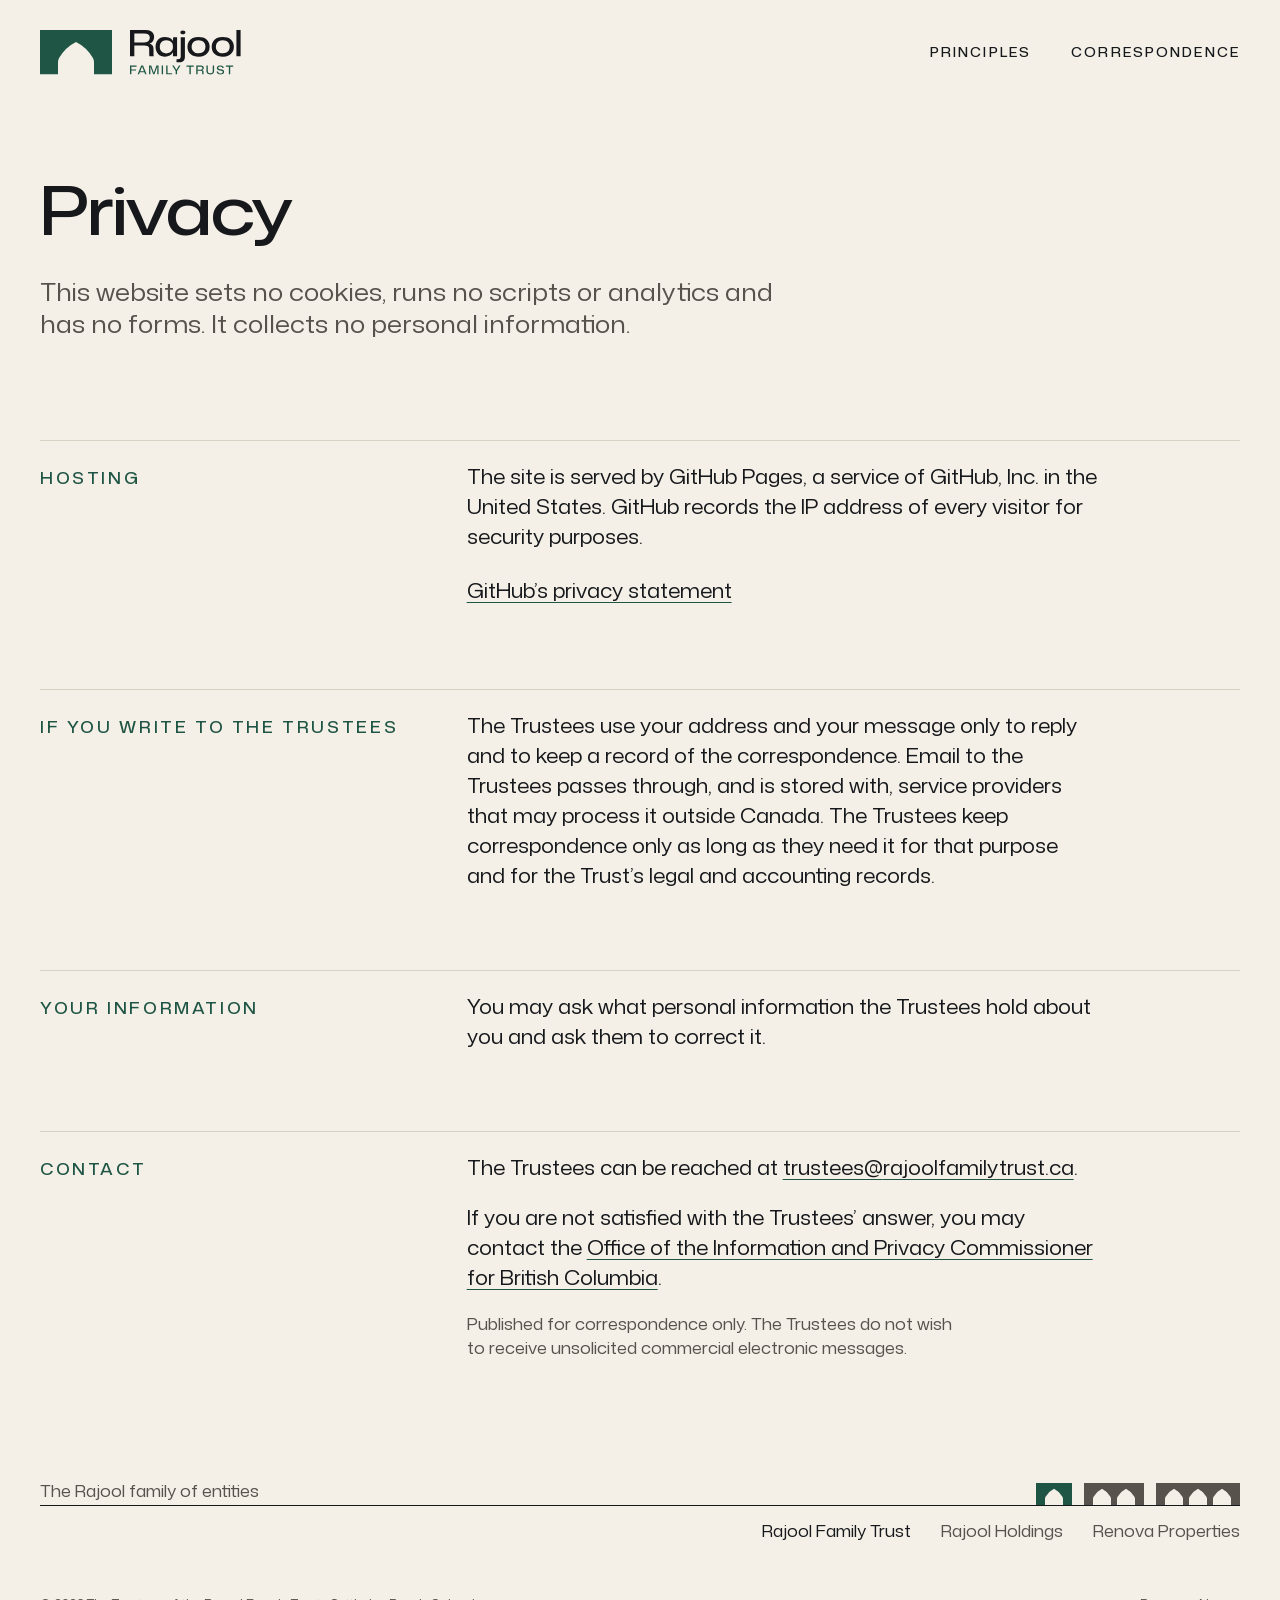
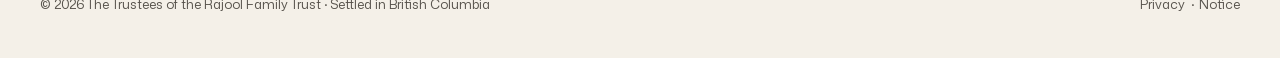
==== commit cc922334: "Publish site (source 8588be8)" ====
--- a/privacy/index.html
+++ b/privacy/index.html
@@ -25,7 +25,7 @@
 <meta name="theme-color" content="#F4F0E8">
 <link rel="preload" href="../assets/fonts/monasans-expanded-500-latin.woff2?v=4d032e9714" as="font" type="font/woff2" crossorigin>
 <link rel="preload" href="../assets/fonts/monasans-semiexpanded-400-latin.woff2?v=7b20d30480" as="font" type="font/woff2" crossorigin>
-<link rel="stylesheet" href="../assets/site.css?v=385b3f094c">
+<link rel="stylesheet" href="../assets/site.css?v=5542c61ba9">
 <link rel="icon" href="../favicon.ico?v=ce61521b8e" sizes="32x32">
 <link rel="icon" href="../icon.svg?v=ce0da22060" type="image/svg+xml">
 <link rel="apple-touch-icon" href="../apple-touch-icon.png?v=f3a1981f7a">
@@ -80,7 +80,7 @@
 <div class="wrap section__grid">
 <h2>Contact</h2>
 <div class="prose">
-<p>The Trustees can be reached at <a href="&#109;&#97;&#105;&#108;&#116;&#111;&#58;&#116;&#114;&#117;&#115;&#116;&#101;&#101;&#115;&#64;&#114;&#97;&#106;&#111;&#111;&#108;&#102;&#97;&#109;&#105;&#108;&#121;&#116;&#114;&#117;&#115;&#116;&#46;&#99;&#97;">&#116;&#114;&#117;&#115;&#116;&#101;&#101;&#115;&#64;&#114;&#97;&#106;&#111;&#111;&#108;&#102;&#97;&#109;&#105;&#108;&#121;&#116;&#114;&#117;&#115;&#116;&#46;&#99;&#97;</a>.</p>
+<p>The Trustees can be reached at <a href="&#109;&#97;&#105;&#108;&#116;&#111;&#58;&#116;&#114;&#117;&#115;&#116;&#101;&#101;&#115;&#64;&#114;&#97;&#106;&#111;&#111;&#108;&#102;&#97;&#109;&#105;&#108;&#121;&#116;&#114;&#117;&#115;&#116;&#46;&#99;&#97;">&#116;&#114;&#117;&#115;&#116;&#101;&#101;&#115;&#64;<wbr>&#114;&#97;&#106;&#111;&#111;&#108;&#102;&#97;&#109;&#105;&#108;&#121;&#116;&#114;&#117;&#115;&#116;&#46;&#99;&#97;</a>.</p>
 <p>If you are not satisfied with the Trustees’ answer, you may contact the <a href="https://www.oipc.bc.ca/">Office of the Information and Privacy Commissioner for British Columbia</a>.</p>
 <p class="casl">Published for correspondence only. The Trustees do not wish to receive unsolicited commercial electronic messages.</p>
 
--- a/assets/site.css
+++ b/assets/site.css
@@ -451,7 +451,7 @@
   }
   .section--small .prose { font-size: var(--step--1); line-height: 1.55; color: var(--text-2); }
   .link-row a { display: inline-block; padding-block: 0.25rem; }
-  .mailbox { font: var(--weight-display) var(--step-2)/1.2 var(--font-display); letter-spacing: var(--tracking-heading); overflow-wrap: anywhere; }
+  .mailbox { font: var(--weight-display) var(--step-2)/1.2 var(--font-display); letter-spacing: var(--tracking-heading); overflow-wrap: normal; }
   .mailbox a { display: inline-block; padding-block: 0.15em; }
   .casl { max-inline-size: var(--measure); font-size: var(--step--1); color: var(--text-2); }
   .mailbox + .casl { margin-block-start: var(--space-xs); }
